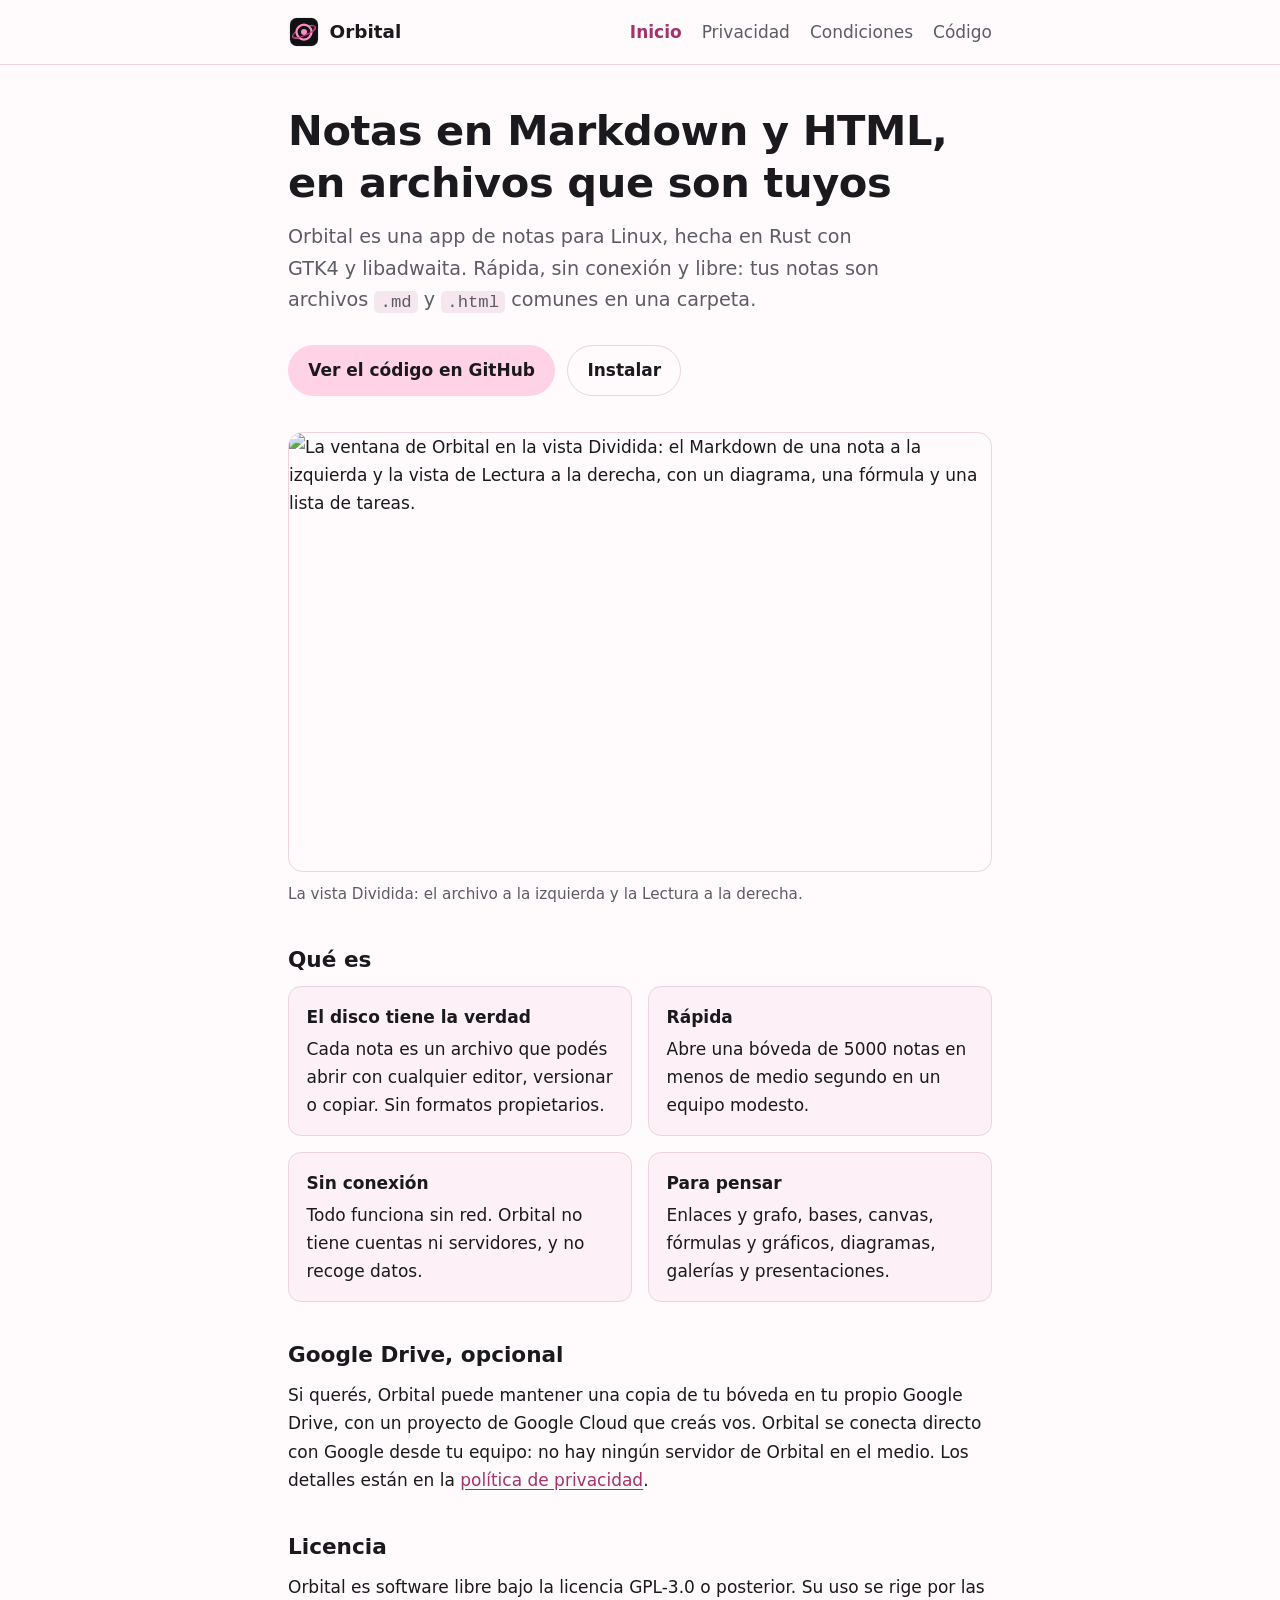
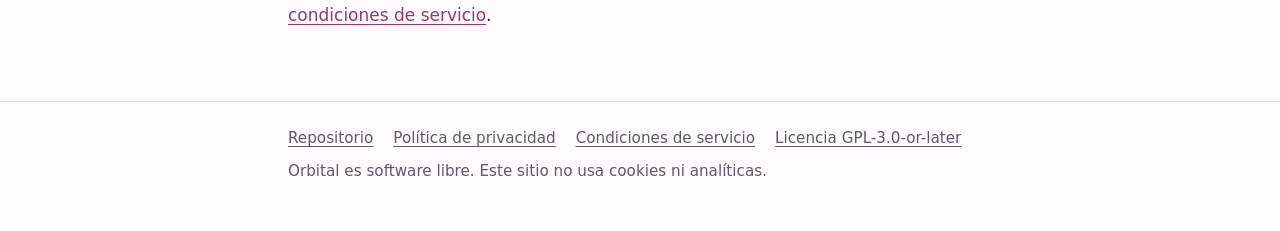
==== site/index.html @ e33e7add "Sitio: inicio, política de privacidad y condiciones de servicio Tres páginas en site/, HTML y CSS a " ====
<!doctype html>
<html lang="es">
<head>
<meta charset="utf-8">
<meta name="viewport" content="width=device-width, initial-scale=1">
<title>Orbital: notas en Markdown y HTML para Linux</title>
<meta name="description" content="Orbital es una app de notas para Linux, libre y sin conexión, que guarda las notas como archivos Markdown y HTML comunes.">
<meta name="theme-color" content="#fffafc" media="(prefers-color-scheme: light)">
<meta name="theme-color" content="#111113" media="(prefers-color-scheme: dark)">
<link rel="icon" href="icono.svg" type="image/svg+xml">
<link rel="stylesheet" href="estilo.css">
<link rel="canonical" href="https://caracelp.github.io/orbital/">
</head>
<body>
<a class="saltar" href="#contenido">Saltar al contenido</a>
<header class="sitio">
  <div class="contenedor">
    <a class="marca" href="./"><img src="icono.svg" alt="" width="32" height="32">Orbital</a>
    <nav aria-label="Principal">
      <ul>
        <li><a href="./" aria-current="page">Inicio</a></li>
        <li><a href="privacidad.html">Privacidad</a></li>
        <li><a href="condiciones.html">Condiciones</a></li>
        <li><a href="https://github.com/caracelp/orbital">Código</a></li>
      </ul>
    </nav>
  </div>
</header>
<main id="contenido" class="contenedor">
<h1>Notas en Markdown y HTML, en archivos que son tuyos</h1>
<p class="bajada">Orbital es una app de notas para Linux, hecha en Rust con GTK4 y libadwaita.
Rápida, sin conexión y libre: tus notas son archivos <code>.md</code> y <code>.html</code> comunes
en una carpeta.</p>

<div class="acciones">
  <a class="boton principal" href="https://github.com/caracelp/orbital">Ver el código en GitHub</a>
  <a class="boton" href="https://github.com/caracelp/orbital#instalación">Instalar</a>
</div>

<figure>
  <img src="captura.png" width="1600" height="1000" alt="La ventana de Orbital en la vista Dividida: el Markdown de una nota a la izquierda y la vista de Lectura a la derecha, con un diagrama, una fórmula y una lista de tareas.">
  <figcaption>La vista Dividida: el archivo a la izquierda y la Lectura a la derecha.</figcaption>
</figure>

<h2>Qué es</h2>
<ul class="puntos">
  <li><strong>El disco tiene la verdad</strong>Cada nota es un archivo que podés abrir con cualquier editor, versionar o copiar. Sin formatos propietarios.</li>
  <li><strong>Rápida</strong>Abre una bóveda de 5000 notas en menos de medio segundo en un equipo modesto.</li>
  <li><strong>Sin conexión</strong>Todo funciona sin red. Orbital no tiene cuentas ni servidores, y no recoge datos.</li>
  <li><strong>Para pensar</strong>Enlaces y grafo, bases, canvas, fórmulas y gráficos, diagramas, galerías y presentaciones.</li>
</ul>

<h2>Google Drive, opcional</h2>
<p>Si querés, Orbital puede mantener una copia de tu bóveda en tu propio Google Drive, con un
proyecto de Google Cloud que creás vos. Orbital se conecta directo con Google desde tu equipo: no
hay ningún servidor de Orbital en el medio. Los detalles están en la
<a href="privacidad.html">política de privacidad</a>.</p>

<h2>Licencia</h2>
<p>Orbital es software libre bajo la licencia GPL-3.0 o posterior. Su uso se rige por las
<a href="condiciones.html">condiciones de servicio</a>.</p>
</main>
<footer class="sitio">
  <div class="contenedor">
    <ul>
      <li><a href="https://github.com/caracelp/orbital">Repositorio</a></li>
      <li><a href="privacidad.html">Política de privacidad</a></li>
      <li><a href="condiciones.html">Condiciones de servicio</a></li>
      <li><a href="https://github.com/caracelp/orbital/blob/main/LICENSE">Licencia GPL-3.0-or-later</a></li>
    </ul>
    <p>Orbital es software libre. Este sitio no usa cookies ni analíticas.</p>
  </div>
</footer>
</body>
</html>
---- site/estilo.css ----
/* Sitio de Orbital: rosa y negro, sin dependencias. Claro u oscuro según el sistema. */
:root {
  color-scheme: light dark;
  --fondo: #fffafc;
  --superficie: #fdf0f6;
  --borde: #ecd3df;
  --texto: #1a1a1e;
  --tenue: #5c5c66;
  --acento: #a3336a;
  --acento-fondo: #ffd2e6;
  --acento-texto: #1a1a1e;
  --codigo: #f6e6ee;
  --ancho: 46rem;
}
@media (prefers-color-scheme: dark) {
  :root {
    --fondo: #111113;
    --superficie: #1b1b1f;
    --borde: #303036;
    --texto: #ececf0;
    --tenue: #a1a1ab;
    --acento: #ff8cc6;
    --acento-fondo: #402336;
    --acento-texto: #ffd2e6;
    --codigo: #232328;
  }
}

*, *::before, *::after { box-sizing: border-box; }

html { -webkit-text-size-adjust: 100%; text-size-adjust: 100%; }

body {
  margin: 0;
  background: var(--fondo);
  color: var(--texto);
  font: 1.0625rem/1.65 system-ui, -apple-system, "Cantarell", "Segoe UI", Roboto, sans-serif;
  overflow-wrap: break-word;
}

.saltar {
  position: absolute;
  left: 1rem;
  top: -4rem;
  padding: 0.5rem 0.9rem;
  background: var(--acento-fondo);
  color: var(--acento-texto);
  border-radius: 0.5rem;
  z-index: 10;
}
.saltar:focus { top: 1rem; }

.contenedor { max-width: var(--ancho); margin: 0 auto; padding: 0 1rem; }

header.sitio { border-bottom: 1px solid var(--borde); }
header.sitio .contenedor {
  display: flex;
  flex-wrap: wrap;
  align-items: center;
  justify-content: space-between;
  gap: 0.75rem 1.5rem;
  padding-top: 1rem;
  padding-bottom: 1rem;
}
.marca {
  display: inline-flex;
  align-items: center;
  gap: 0.6rem;
  color: var(--texto);
  font-weight: 700;
  font-size: 1.15rem;
  text-decoration: none;
}
.marca img { width: 2rem; height: 2rem; }
nav ul { display: flex; flex-wrap: wrap; gap: 0.25rem 1.25rem; margin: 0; padding: 0; list-style: none; }
nav a { color: var(--tenue); text-decoration: none; }
nav a:hover { color: var(--texto); text-decoration: underline; }
nav a[aria-current="page"] { color: var(--acento); font-weight: 600; }

main.contenedor { padding-top: 2.5rem; padding-bottom: 3.5rem; }

h1, h2, h3 { line-height: 1.25; text-wrap: balance; }
h1 { font-size: clamp(1.9rem, 1.4rem + 2.2vw, 2.6rem); margin: 0 0 0.75rem; letter-spacing: -0.01em; }
h2 { font-size: 1.35rem; margin: 2.5rem 0 0.75rem; }
h3 { font-size: 1.1rem; margin: 1.75rem 0 0.5rem; }
p, ul, ol { margin: 0 0 1rem; }
li + li { margin-top: 0.35rem; }
nav li + li, footer li + li, .puntos li + li { margin-top: 0; }

a { color: var(--acento); text-underline-offset: 0.18em; }
a:focus-visible, .boton:focus-visible { outline: 3px solid var(--acento); outline-offset: 3px; border-radius: 0.25rem; }

code {
  font-family: ui-monospace, "JetBrains Mono", "Source Code Pro", monospace;
  font-size: 0.9em;
  background: var(--codigo);
  padding: 0.1em 0.35em;
  border-radius: 0.3rem;
}

.bajada { font-size: 1.2rem; color: var(--tenue); max-width: 38rem; }
.fecha { color: var(--tenue); font-size: 0.95rem; }

.acciones { display: flex; flex-wrap: wrap; gap: 0.75rem; margin: 1.75rem 0 2.25rem; }
.boton {
  display: inline-block;
  padding: 0.65rem 1.2rem;
  border-radius: 999px;
  border: 1px solid var(--borde);
  color: var(--texto);
  text-decoration: none;
  font-weight: 600;
}
.boton.principal { background: var(--acento-fondo); border-color: transparent; color: var(--acento-texto); }
.boton:hover { border-color: var(--acento); }

figure { margin: 0 0 2rem; }
figure img {
  display: block;
  width: 100%;
  height: auto;
  border-radius: 0.9rem;
  border: 1px solid var(--borde);
}
figcaption { color: var(--tenue); font-size: 0.95rem; margin-top: 0.6rem; }

.puntos { display: grid; grid-template-columns: repeat(auto-fit, minmax(16rem, 1fr)); gap: 1rem; padding: 0; list-style: none; }
.puntos li {
  margin: 0;
  padding: 1rem 1.1rem;
  background: var(--superficie);
  border: 1px solid var(--borde);
  border-radius: 0.8rem;
}
.puntos strong { display: block; margin-bottom: 0.25rem; }

.nota {
  padding: 1rem 1.2rem;
  border-left: 4px solid var(--acento);
  background: var(--superficie);
  border-radius: 0 0.6rem 0.6rem 0;
  margin: 1.5rem 0;
}
.nota p:last-child { margin-bottom: 0; }

footer.sitio { border-top: 1px solid var(--borde); color: var(--tenue); font-size: 0.95rem; }
footer.sitio .contenedor { padding-top: 1.5rem; padding-bottom: 2rem; }
footer.sitio ul { display: flex; flex-wrap: wrap; gap: 0.25rem 1.25rem; padding: 0; margin: 0 0 0.5rem; list-style: none; }
footer.sitio a { color: var(--tenue); }

@media (prefers-reduced-motion: no-preference) {
  a, .boton { transition: color 0.15s, border-color 0.15s; }
}
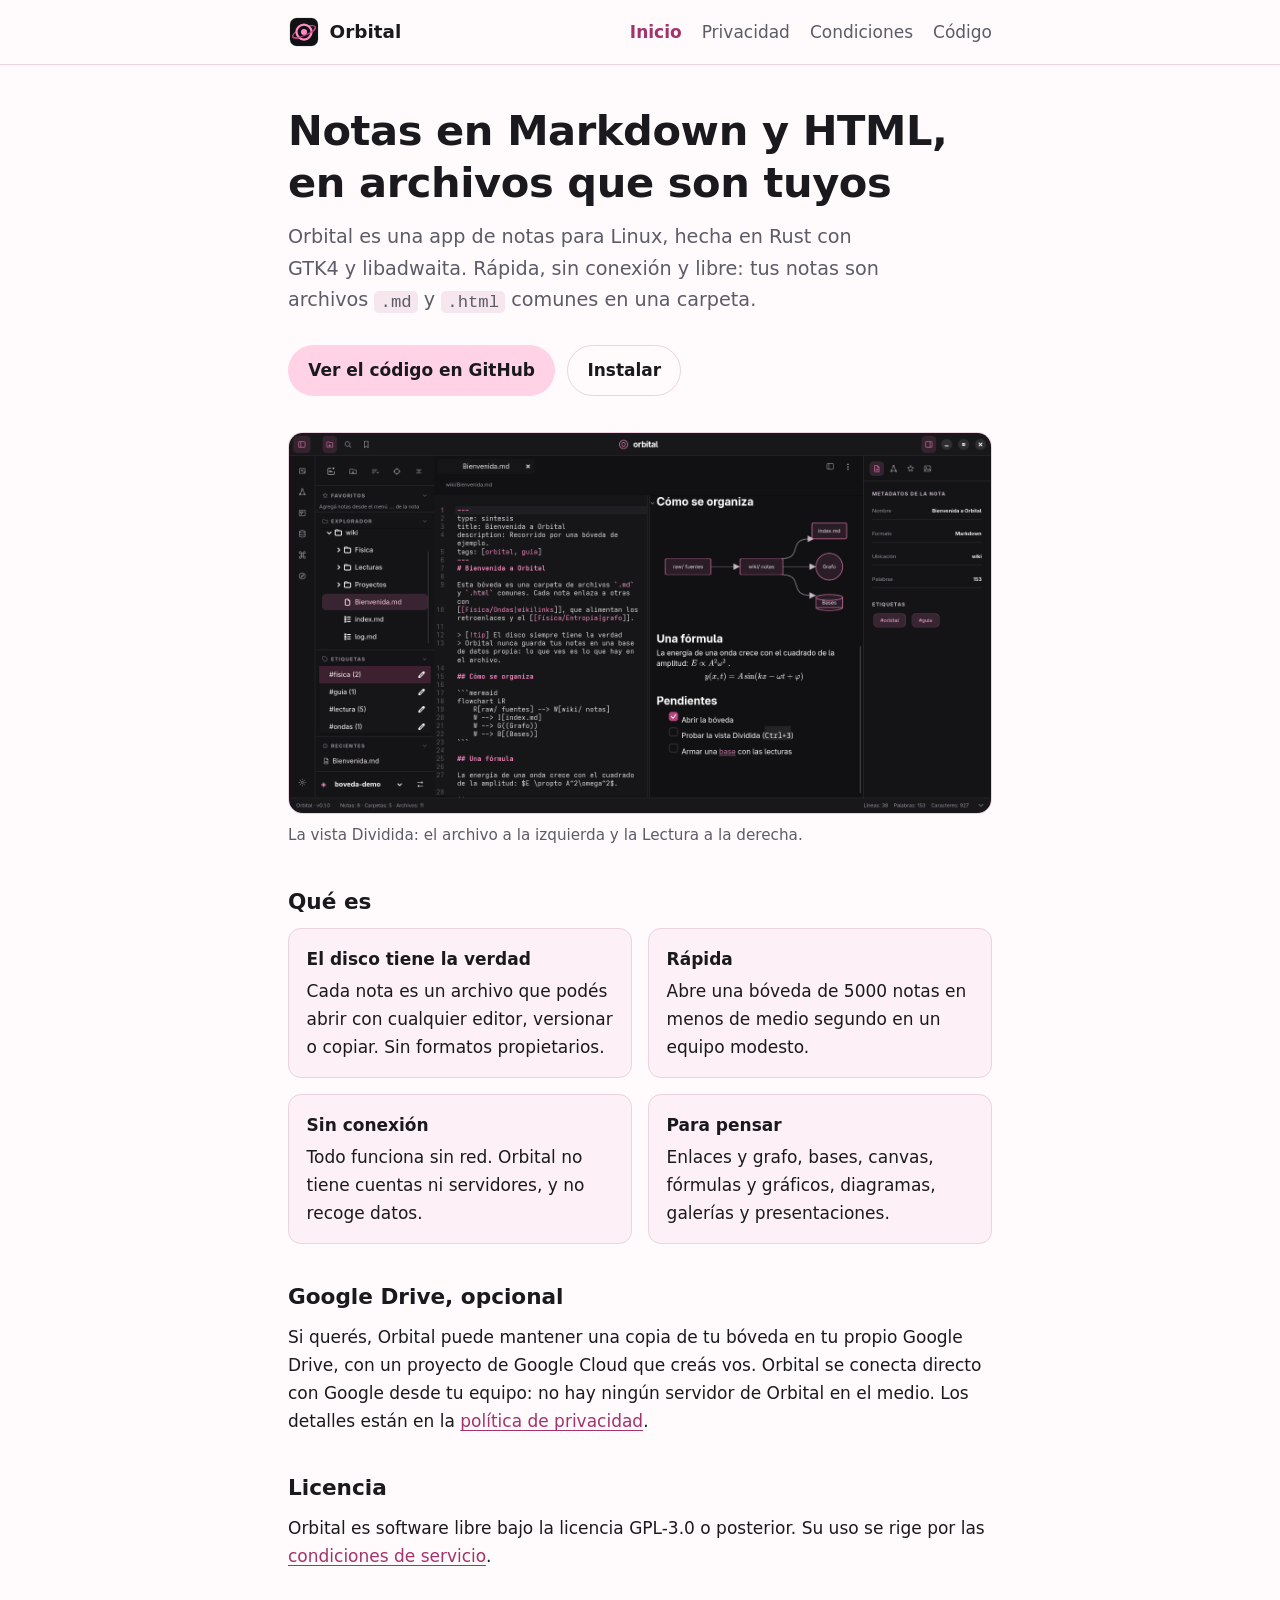
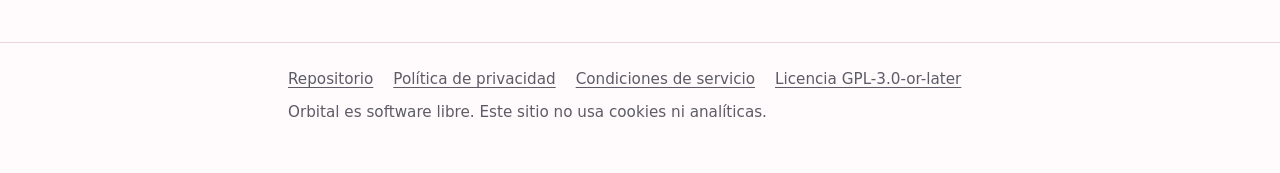
==== commit ce60f25c: "Capturas nuevas de una bóveda de ejemplo; capturas en el metainfo Vista Dividida con un diagrama, un" ====
--- a/site/index.html
+++ b/site/index.html
@@ -38,7 +38,7 @@
 </div>
 
 <figure>
-  <img src="captura.png" width="1600" height="1000" alt="La ventana de Orbital en la vista Dividida: el Markdown de una nota a la izquierda y la vista de Lectura a la derecha, con un diagrama, una fórmula y una lista de tareas.">
+  <img src="captura.png" width="1536" height="832" alt="La ventana de Orbital en la vista Dividida: el Markdown de una nota a la izquierda y la vista de Lectura a la derecha, con un diagrama, una fórmula y una lista de tareas.">
   <figcaption>La vista Dividida: el archivo a la izquierda y la Lectura a la derecha.</figcaption>
 </figure>
 
